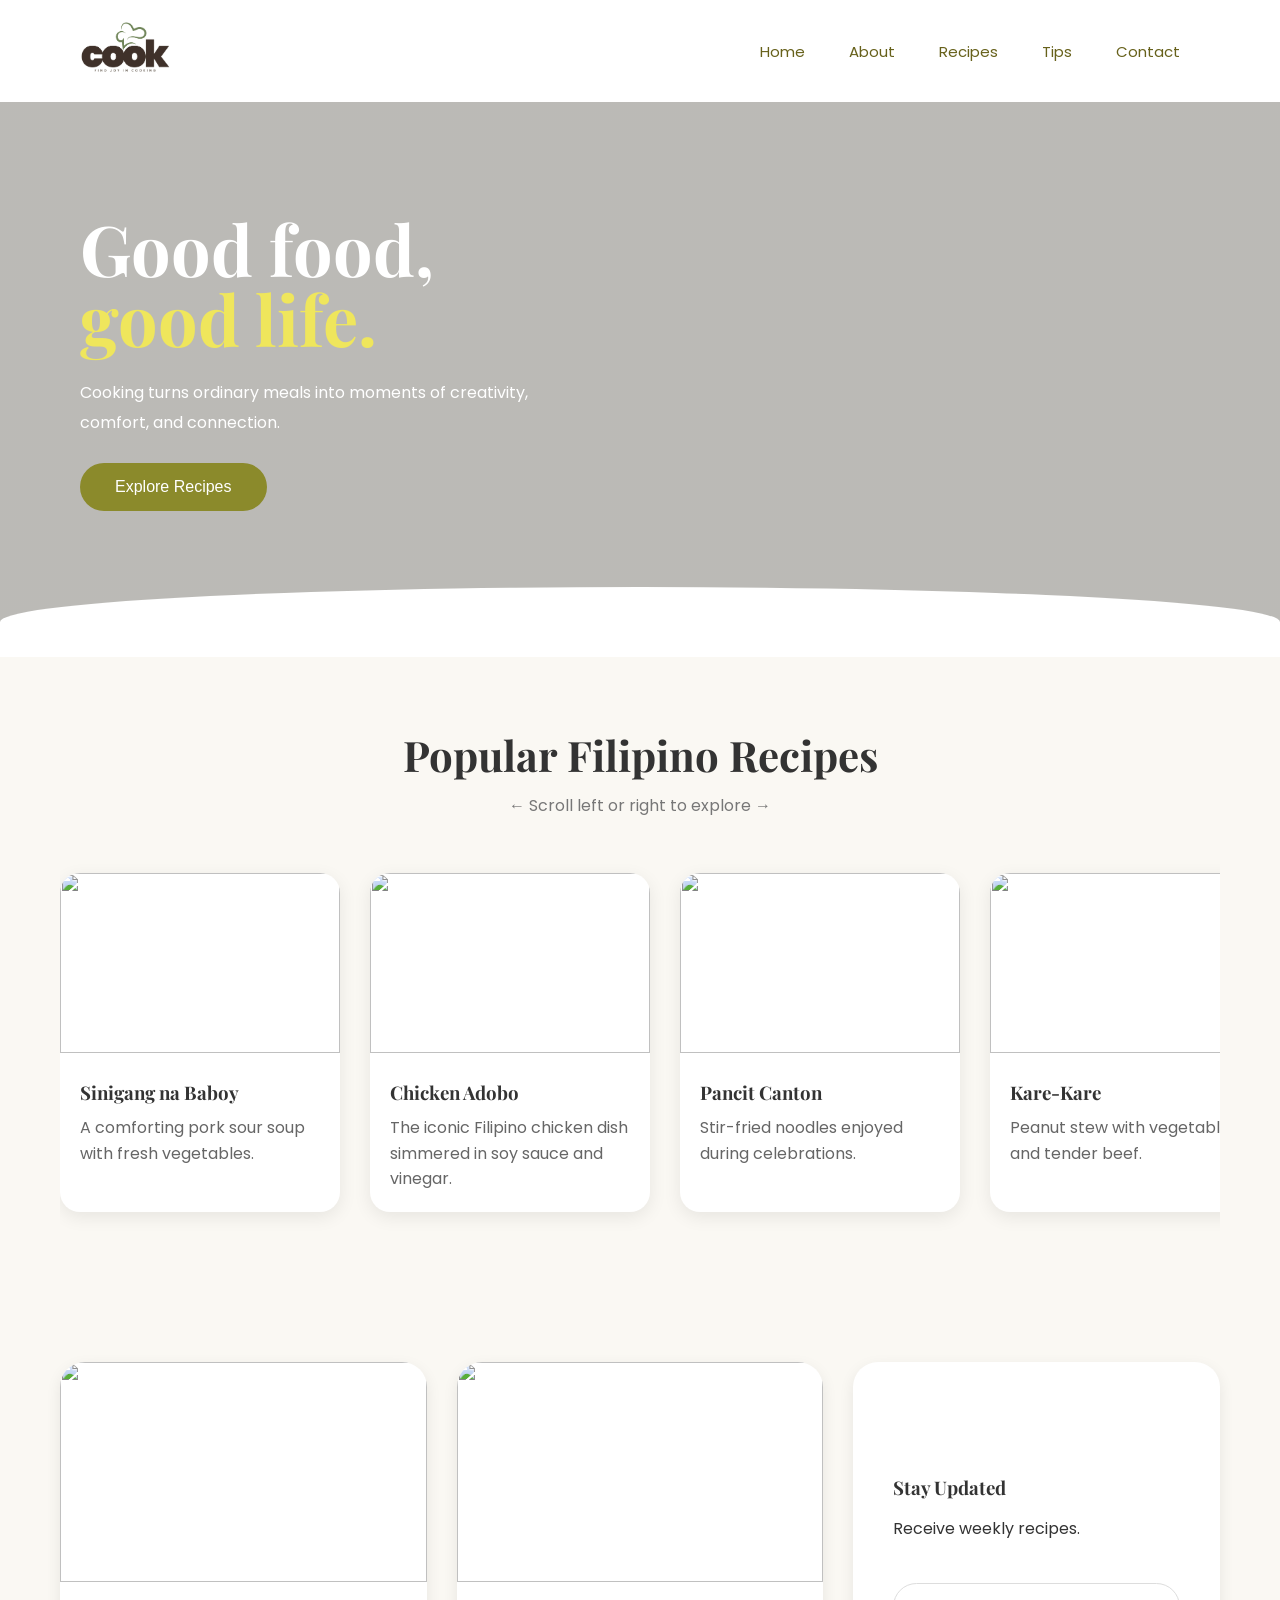
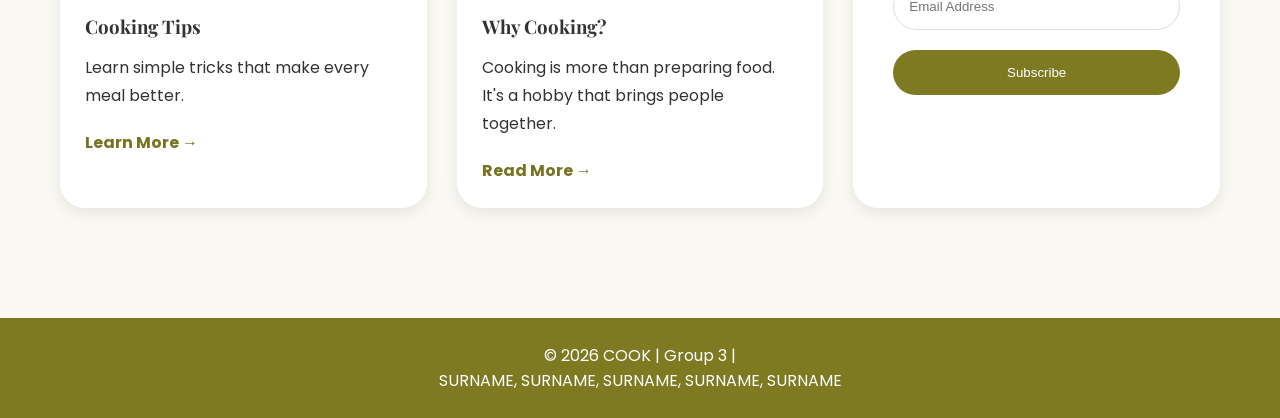
==== index.html @ 6417533f "Add files via upload" ====
<!doctype html>
<html lang="en">
  <head>
    <meta charset="UTF-8" />
    <meta name="viewport" content="width=device-width, initial-scale=1.0" />
    <title>Cook | Find Joy in Cooking</title>
    <link rel="stylesheet" href="style.css" />
  </head>

  <body>
    <header>
      <div class="logo">
        <img src="images/logo.png" />
      </div>

      <nav>
        <a href="#">Home</a>
        <a href="#">About</a>
        <a href="#">Recipes</a>
        <a href="#">Tips</a>
        <a href="#">Contact</a>
      </nav>
    </header>

    <main>
      <section class="hero">
        <div class="hero-text">
          <h1>
            Good food,<br />
            <span>good life.</span>
          </h1>

          <p>
            Cooking turns ordinary meals into moments of creativity, comfort,
            and connection.
          </p>

          <button>Explore Recipes</button>
        </div>
      </section>

      <div class="wave"></div>

      <section class="recipes" id="recipes">
        <h2>Popular Filipino Recipes</h2>

        <p class="subtitle">← Scroll left or right to explore →</p>

        <div class="recipe-slider">
          <article class="recipe-card">
            <img src="" alt="" />

            <h3>Sinigang na Baboy</h3>

            <p>A comforting pork sour soup with fresh vegetables.</p>
          </article>

          <article class="recipe-card">
            <img src="" alt="" />

            <h3>Chicken Adobo</h3>

            <p>
              The iconic Filipino chicken dish simmered in soy sauce and
              vinegar.
            </p>
          </article>

          <article class="recipe-card">
            <img src="" alt="" />

            <h3>Pancit Canton</h3>

            <p>Stir-fried noodles enjoyed during celebrations.</p>
          </article>

          <article class="recipe-card">
            <img src="" alt="" />

            <h3>Kare-Kare</h3>

            <p>Peanut stew with vegetables and tender beef.</p>
          </article>

          <article class="recipe-card">
            <img src="" alt="" />

            <h3>Halo-Halo</h3>

            <p>A refreshing Filipino dessert perfect for hot afternoons.</p>
          </article>
        </div>
      </section>

      <section class="info">
        <article class="card">
          <img src="" />

          <div>
            <h3>Cooking Tips</h3>

            <p>Learn simple tricks that make every meal better.</p>

            <a href="#">Learn More →</a>
          </div>
        </article>

        <article class="card">
          <img src="" />

          <div>
            <h3>Why Cooking?</h3>

            <p>
              Cooking is more than preparing food. It's a hobby that brings
              people together.
            </p>

            <a href="#">Read More →</a>
          </div>
        </article>

        <article class="card newsletter">
          <h3>Stay Updated</h3>

          <p>Receive weekly recipes.</p>

          <input type="email" placeholder="Email Address" />

          <button>Subscribe</button>
        </article>
      </section>
    </main>

    <footer>
      <p>© 2026 COOK | Group 3 |<br> SURNAME, SURNAME, SURNAME, SURNAME, SURNAME</p>
    </footer>
  </body>
</html>
---- style.css ----
@import url("https://fonts.googleapis.com/css2?family=Luckiest+Guy&family=Playfair+Display:ital,wght@0,400..900;1,400..900&display=swap");
@import url("https://fonts.googleapis.com/css2?family=Luckiest+Guy&family=Playfair+Display:ital,wght@0,400..900;1,400..900&family=Poppins:ital,wght@0,100;0,200;0,300;0,400;0,500;0,600;0,700;0,800;0,900;1,100;1,200;1,300;1,400;1,500;1,600;1,700;1,800;1,900&display=swap");
* {
  margin: 0;
  padding: 0;
  box-sizing: border-box;
}

body {
  font-family: Poppins, sans-serif;
  background: #faf8f3;
  color: #333;
}

/* ---------------- */

header {
  display: flex;
  justify-content: space-between;
  align-items: center;

  padding: 20px 80px;

  background: white;

  position: sticky;
  top: 0;
}

.logo img {
  height: 55px;
 
}

nav a {
  text-decoration: none;

  margin: 0 20px;

  color: #67611b;

  font-size: 15px;

  transition: 0.3s;
}

nav a:hover {
  color: #b2ab38;
}

/* ---------------- */

.hero {
  height: 520px;

  background:
    linear-gradient(rgba(0, 0, 0, 0.25), rgba(0, 0, 0, 0.25)),
    url(images/hero.jpg);

  background-size: cover;
  background-position: center;

  display: flex;

  align-items: center;

  padding-left: 80px;
}

.hero-text {
  width: 450px;

  color: white;
}

.hero h1 {
  font-family: "Playfair Display", serif;

  font-size: 70px;

  line-height: 70px;
}

.hero span {
  color: #efe65c;
}

.hero p {
  margin: 25px 0;

  line-height: 30px;
}

.hero button {
  padding: 15px 35px;

  border: none;

  background: #8b8a2b;

  color: white;

  border-radius: 30px;

  font-size: 16px;

  cursor: pointer;
}

.hero button:hover {
  background: #6f6e21;
}

/* ---------------- */

.wave {
  height: 70px;

  background: white;

  border-radius: 50% 50% 0 0;

  margin-top: -35px;
}

/* ---------------- */

/* ---------------- */

.recipes {
  padding: 70px 60px;
  background: #faf8f3;
}

.recipes h2 {
  text-align: center;
  font-family: "Playfair Display", serif;
  font-size: 42px;
  margin-bottom: 10px;
}

.subtitle {
  text-align: center;
  color: #777;
  margin-bottom: 35px;
}

/* Horizontal Scroll */

.recipe-slider {
  display: flex;
  gap: 30px;

  overflow-x: auto;
  overflow-y: hidden;

  scroll-behavior: smooth;
  scroll-snap-type: x mandatory;

  padding: 20px 10px;

  -webkit-overflow-scrolling: touch;
}

/* Scrollbar */

.recipe-slider::-webkit-scrollbar {
  height: 10px;
}

.recipe-slider::-webkit-scrollbar-thumb {
  background: #8b8a2b;
  border-radius: 20px;
}

.recipe-slider::-webkit-scrollbar-track {
  background: #e8e4d7;
}

/* Recipe Card */

.recipe-card {
  min-width: 280px;
  max-width: 280px;

  flex-shrink: 0;

  background: white;
  border-radius: 20px;

  overflow: hidden;

  scroll-snap-align: start;

  box-shadow: 0 5px 18px rgba(0, 0, 0, 0.08);
}

.recipe-card img {
  width: 100%;
  height: 180px;

  object-fit: cover;
}

.recipe-card h3 {
  padding: 20px 20px 10px;

  font-family: "Playfair Display", serif;
}

.recipe-card p {
  padding: 0 20px 20px;
  color: #666;
  line-height: 1.6;
}

/* ---------------- */

.info {
  padding: 60px;

  display: grid;

  grid-template-columns: repeat(3, 1fr);

  gap: 30px;
}

.card {
  background: white;

  border-radius: 25px;

  overflow: hidden;

  box-shadow: 0 5px 15px rgba(0, 0, 0, 0.08);
}

.card img {
  width: 100%;
  height: 220px;

  object-fit: cover;
}

.card div {
  padding: 25px;
}

.card h3 {
  font-family: "Playfair Display";

  margin-bottom: 15px;
}

.card p {
  margin-bottom: 20px;

  line-height: 28px;
}

.card a {
  color: #777321;

  text-decoration: none;

  font-weight: bold;
}

.newsletter {
  padding: 40px;

  display: flex;

  flex-direction: column;

  justify-content: center;
}

.newsletter input {
  padding: 15px;

  border-radius: 30px;

  border: 1px solid #ddd;

  margin: 20px 0;
}

.newsletter button {
  padding: 15px;

  border: none;

  background: #7d7a21;

  color: white;

  border-radius: 30px;

  cursor: pointer;
}

/* ---------------- */

footer {
  background: #7d7a21;

  padding: 25px;

  text-align: center;

  color: white;

  margin-top: 50px;
}
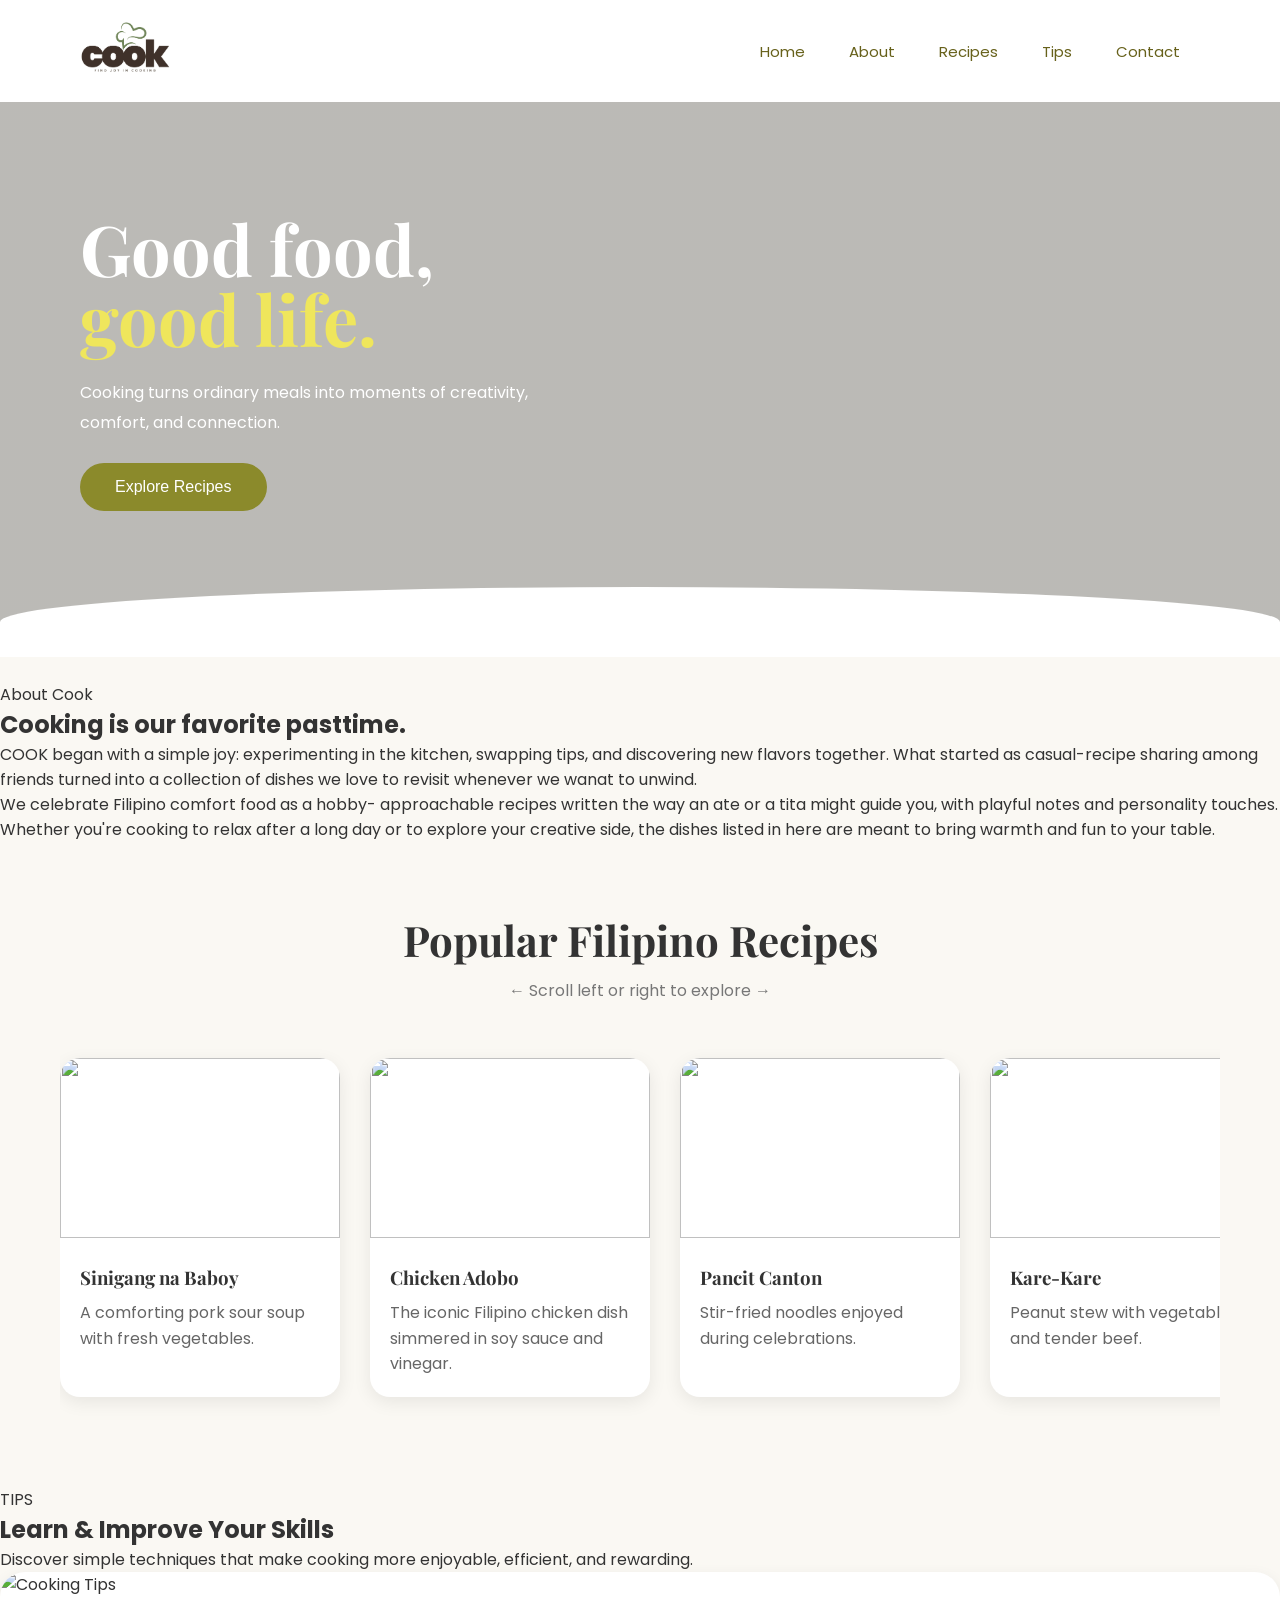
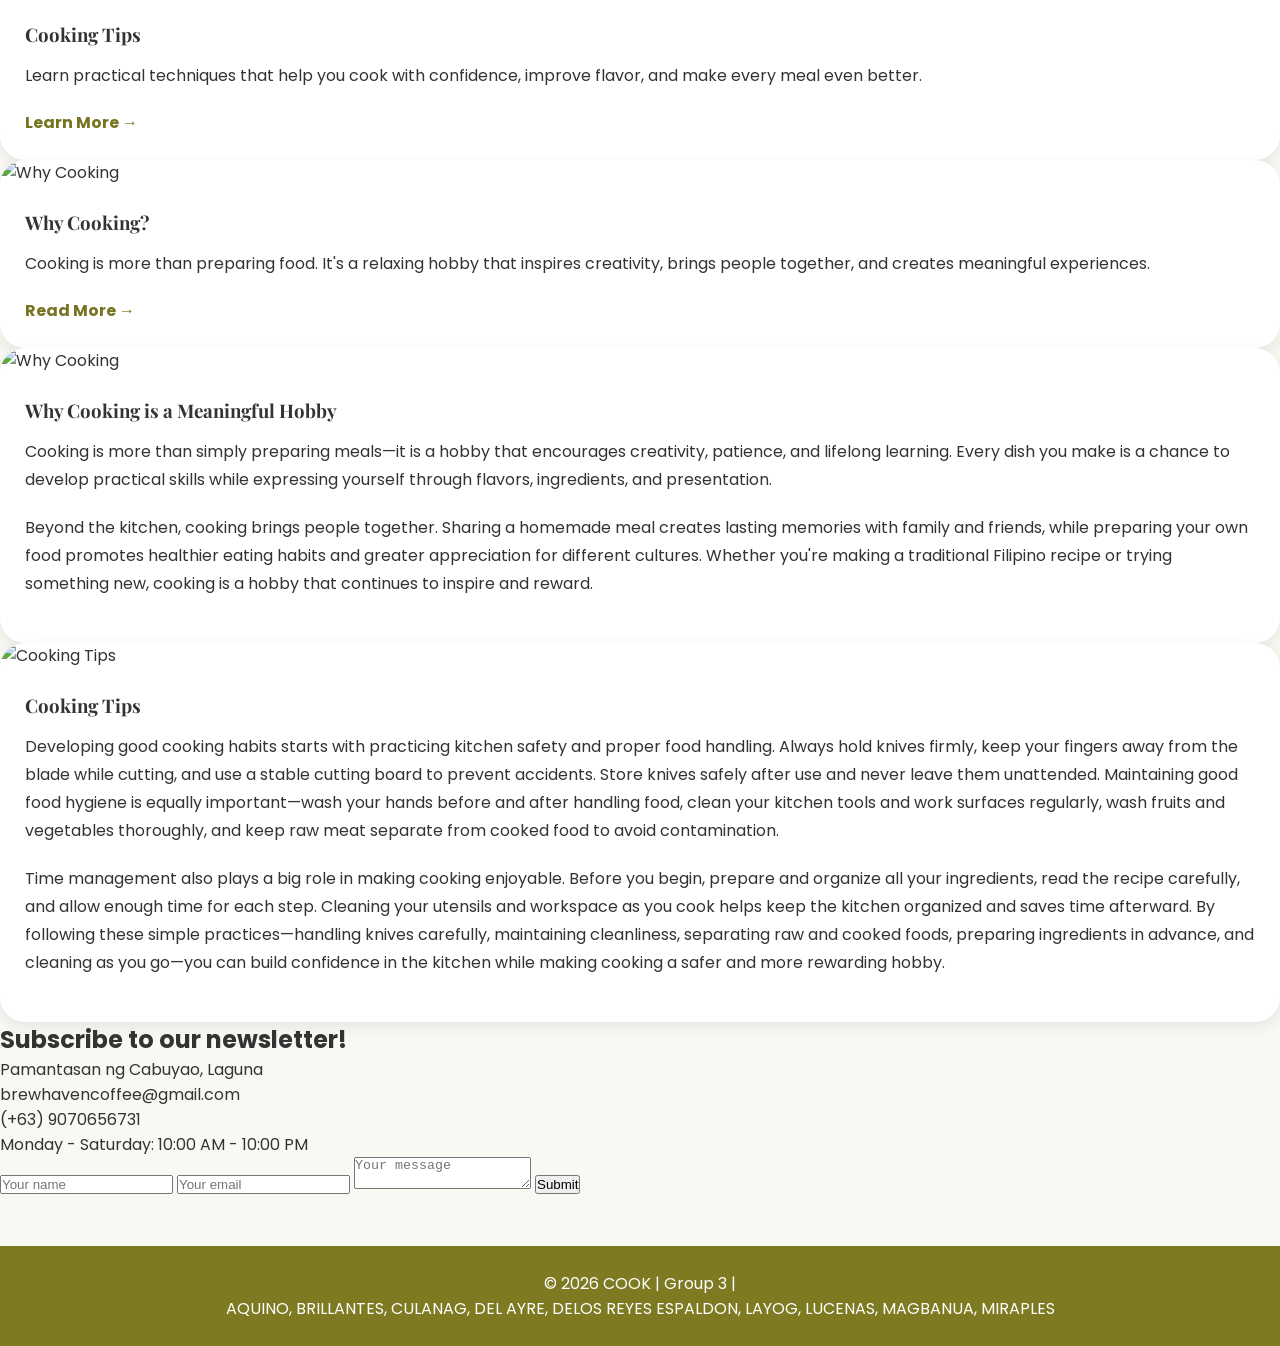
==== commit 944100d3: "Update index.html" ====
--- a/index.html
+++ b/index.html
@@ -1,139 +1,287 @@
 <!doctype html>
 <html lang="en">
-  <head>
-    <meta charset="UTF-8" />
-    <meta name="viewport" content="width=device-width, initial-scale=1.0" />
-    <title>Cook | Find Joy in Cooking</title>
-    <link rel="stylesheet" href="style.css" />
-  </head>
-
-  <body>
-    <header>
-      <div class="logo">
-        <img src="images/logo.png" />
-      </div>
-
-      <nav>
-        <a href="#">Home</a>
-        <a href="#">About</a>
-        <a href="#">Recipes</a>
-        <a href="#">Tips</a>
-        <a href="#">Contact</a>
-      </nav>
-    </header>
-
-    <main>
-      <section class="hero">
-        <div class="hero-text">
-          <h1>
-            Good food,<br />
-            <span>good life.</span>
-          </h1>
+
+<head>
+  <meta charset="UTF-8" />
+  <meta name="viewport" content="width=device-width, initial-scale=1.0" />
+  <title>Cook | Find Joy in Cooking</title>
+  <link rel="stylesheet" href="style.css" />
+</head>
+
+<body>
+  <header>
+    <div class="logo">
+      <img src="images/logo.png" />
+    </div>
+
+    <nav>
+      <a href="#home">Home</a>
+      <a href="#about">About</a>
+      <a href="#recipes">Recipes</a>
+      <a href="#tips">Tips</a>
+      <a href="#contact">Contact</a>
+    </nav>
+  </header>
+
+  <main>
+    <!-- HOME SECTION -->
+    <section class="hero" id="home">
+      <div class="hero-text">
+        <h1>
+          Good food,<br />
+          <span>good life.</span>
+        </h1>
+
+        <p>
+          Cooking turns ordinary meals into moments of creativity, comfort,
+          and connection.
+        </p>
+
+        <button>Explore Recipes</button>
+      </div>
+    </section>
+
+    <div class="wave"></div> <!-- WAVE DIVIDER-->
+
+    <section class="about" id="about">
+      <img src="images/about.jpg" alt="" />
+
+      <div class="about-content">
+        <span class="eyebrow">About Cook</span>
+
+        <h2>Cooking is our favorite pasttime.</h2>
+
+        <p>
+          COOK began with a simple joy: experimenting in the kitchen,
+          swapping tips, and discovering new flavors together. What started as
+          casual-recipe sharing among friends turned into a collection of
+          dishes we love to revisit whenever we wanat to unwind.
+        </p>
+
+        <p>
+          We celebrate Filipino comfort food as a hobby- approachable recipes written the way
+          an ate or a tita might guide you, with playful notes and personality touches. Whether you're
+          cooking to relax after a long day or to explore your creative side, the dishes listed in here are meant
+          to bring warmth and fun to your table.
+        </p>
+      </div>
+    </section>
+    <section class="recipes" id="recipes">
+      <h2>Popular Filipino Recipes</h2>
+
+      <p class="subtitle">← Scroll left or right to explore →</p>
+
+      <div class="recipe-slider"> <!-- SCROLLBAR-->
+        <article class="recipe-card">
+          <img src="" alt="" />
+
+          <h3>Sinigang na Baboy</h3>
+
+          <p>A comforting pork sour soup with fresh vegetables.</p>
+        </article>
+
+        <article class="recipe-card">
+          <img src="" alt="" />
+
+          <h3>Chicken Adobo</h3>
 
           <p>
-            Cooking turns ordinary meals into moments of creativity, comfort,
-            and connection.
+            The iconic Filipino chicken dish simmered in soy sauce and
+            vinegar.
           </p>
-
-          <button>Explore Recipes</button>
-        </div>
-      </section>
-
-      <div class="wave"></div>
-
-      <section class="recipes" id="recipes">
-        <h2>Popular Filipino Recipes</h2>
-
-        <p class="subtitle">← Scroll left or right to explore →</p>
-
-        <div class="recipe-slider">
-          <article class="recipe-card">
-            <img src="" alt="" />
-
-            <h3>Sinigang na Baboy</h3>
-
-            <p>A comforting pork sour soup with fresh vegetables.</p>
-          </article>
-
-          <article class="recipe-card">
-            <img src="" alt="" />
-
-            <h3>Chicken Adobo</h3>
-
-            <p>
-              The iconic Filipino chicken dish simmered in soy sauce and
-              vinegar.
-            </p>
-          </article>
-
-          <article class="recipe-card">
-            <img src="" alt="" />
-
-            <h3>Pancit Canton</h3>
-
-            <p>Stir-fried noodles enjoyed during celebrations.</p>
-          </article>
-
-          <article class="recipe-card">
-            <img src="" alt="" />
-
-            <h3>Kare-Kare</h3>
-
-            <p>Peanut stew with vegetables and tender beef.</p>
-          </article>
-
-          <article class="recipe-card">
-            <img src="" alt="" />
-
-            <h3>Halo-Halo</h3>
-
-            <p>A refreshing Filipino dessert perfect for hot afternoons.</p>
-          </article>
-        </div>
-      </section>
-
-      <section class="info">
+        </article>
+
+        <article class="recipe-card">
+          <img src="" alt="" />
+
+          <h3>Pancit Canton</h3>
+
+          <p>Stir-fried noodles enjoyed during celebrations.</p>
+        </article>
+
+        <article class="recipe-card">
+          <img src="" alt="" />
+
+          <h3>Kare-Kare</h3>
+
+          <p>Peanut stew with vegetables and tender beef.</p>
+        </article>
+
+        <article class="recipe-card">
+          <img src="" alt="" />
+
+          <h3>Halo-Halo</h3>
+
+          <p>A refreshing Filipino dessert perfect for hot afternoons.</p>
+        </article>
+      </div>
+    </section>
+
+<section class="tips" id="tips">
+
+    <div class="section-heading">
+        <p class="section-tag">TIPS</p>
+        <h2>Learn & Improve Your Skills</h2>
+        <p class="section-description">
+            Discover simple techniques that make cooking more enjoyable,
+            efficient, and rewarding.
+        </p>
+    </div>
+
+    <div class="tips-grid">
+
         <article class="card">
-          <img src="" />
-
-          <div>
-            <h3>Cooking Tips</h3>
-
-            <p>Learn simple tricks that make every meal better.</p>
-
-            <a href="#">Learn More →</a>
-          </div>
+
+            <img src="images/tips.jpg" alt="Cooking Tips">
+
+            <div class="card-content">
+
+                <h3>Cooking Tips</h3>
+
+                <p>
+                    Learn practical techniques that help you cook with confidence,
+                    improve flavor, and make every meal even better.
+                </p>
+
+                <a href="#contact">Learn More →</a>
+
+            </div>
+
         </article>
 
         <article class="card">
-          <img src="" />
-
-          <div>
-            <h3>Why Cooking?</h3>
-
-            <p>
-              Cooking is more than preparing food. It's a hobby that brings
-              people together.
-            </p>
-
-            <a href="#">Read More →</a>
-          </div>
-        </article>
-
-        <article class="card newsletter">
-          <h3>Stay Updated</h3>
-
-          <p>Receive weekly recipes.</p>
-
-          <input type="email" placeholder="Email Address" />
-
-          <button>Subscribe</button>
-        </article>
-      </section>
-    </main>
-
-    <footer>
-      <p>© 2026 COOK | Group 3 |<br> SURNAME, SURNAME, SURNAME, SURNAME, SURNAME</p>
-    </footer>
-  </body>
+
+            <img src="images/why-cooking.jpg" alt="Why Cooking">
+
+            <div class="card-content">
+
+                <h3>Why Cooking?</h3>
+
+                <p>
+                    Cooking is more than preparing food. It's a relaxing hobby
+                    that inspires creativity, brings people together, and creates
+                    meaningful experiences.
+                </p>
+
+                <a href="#about">Read More →</a>
+
+            </div>
+
+        </article>
+
+    </div>
+</section>
+
+<article class="card">
+
+    <img src="images/why-cooking.jpg" alt="Why Cooking">
+
+    <div class="card-content">
+
+        <h3>Why Cooking is a Meaningful Hobby</h3>
+
+        <p>
+            Cooking is more than simply preparing meals—it is a hobby that
+            encourages creativity, patience, and lifelong learning. Every dish
+            you make is a chance to develop practical skills while expressing
+            yourself through flavors, ingredients, and presentation.
+        </p>
+
+        <p>
+            Beyond the kitchen, cooking brings people together. Sharing a
+            homemade meal creates lasting memories with family and friends,
+            while preparing your own food promotes healthier eating habits and
+            greater appreciation for different cultures. Whether you're making
+            a traditional Filipino recipe or trying something new, cooking is
+            a hobby that continues to inspire and reward.
+        </p>
+
+    </div>
+
+</article>
+
+<article class="card">
+
+    <img src="images/tips.jpg" alt="Cooking Tips">
+
+    <div class="card-content">
+
+        <h3>Cooking Tips</h3>
+
+        <p>
+            Developing good cooking habits starts with practicing kitchen safety and proper food handling. Always hold knives firmly, keep your fingers away from the blade while cutting, and use a stable cutting board to prevent accidents. Store knives safely after use and never leave them unattended. Maintaining good food hygiene is equally important—wash your hands before and after handling food, clean your kitchen tools and work surfaces regularly, wash fruits and vegetables thoroughly, and keep raw meat separate from cooked food to avoid contamination.
+        </p>
+
+        <p>
+            Time management also plays a big role in making cooking enjoyable. Before you begin, prepare and organize all your ingredients, read the recipe carefully, and allow enough time for each step. Cleaning your utensils and workspace as you cook helps keep the kitchen organized and saves time afterward. By following these simple practices—handling knives carefully, maintaining cleanliness, separating raw and cooked foods, preparing ingredients in advance, and cleaning as you go—you can build confidence in the kitchen while making cooking a safer and more rewarding hobby.
+        </p>
+
+    </div>
+
+</article>
+
+    <section class="contact-section" id="contact">
+
+      <h2 class="section-title">Subscribe to our <span>newsletter!</span></h2>
+
+      <div class="section-content">
+
+        <ul class="contact-info-list">
+
+          <li class="contact-info">
+
+            <i class="fa-solid fa-location-dot"></i>
+
+            <p>Pamantasan ng Cabuyao, Laguna</p>
+
+          </li>
+          <li class="contact-info">
+
+            <i class="fa-solid fa-envelope"></i>
+
+            <p>brewhavencoffee@gmail.com</p>
+
+          </li>
+
+          <li class="contact-info">
+
+            <i class="fa-solid fa-phone"></i>
+
+            <p>(+63) 9070656731</p>
+
+          </li>
+
+          <li class="contact-info">
+
+            <i class="fa-solid fa-clock"></i>
+
+            <p>Monday - Saturday: 10:00 AM - 10:00 PM</p>
+
+          </li>
+
+        </ul>
+
+        <form action="#" class="contact-form">
+
+          <input type="text" placeholder="Your name" class="form-input" required>
+
+          <input type="email" placeholder="Your email" class="form-input" required>
+
+          <textarea placeholder="Your message" class="form-input" required></textarea>
+
+          <button class="submit-button">Submit</button>
+
+        </form>
+
+      </div>
+
+    </section>
+
+  </main>
+
+  <footer>
+    <p>© 2026 COOK | Group 3 |<br> AQUINO, BRILLANTES, CULANAG, DEL AYRE, DELOS REYES
+      ESPALDON, LAYOG, LUCENAS, MAGBANUA, MIRAPLES</p>
+  </footer>
+</body>
 </html>
